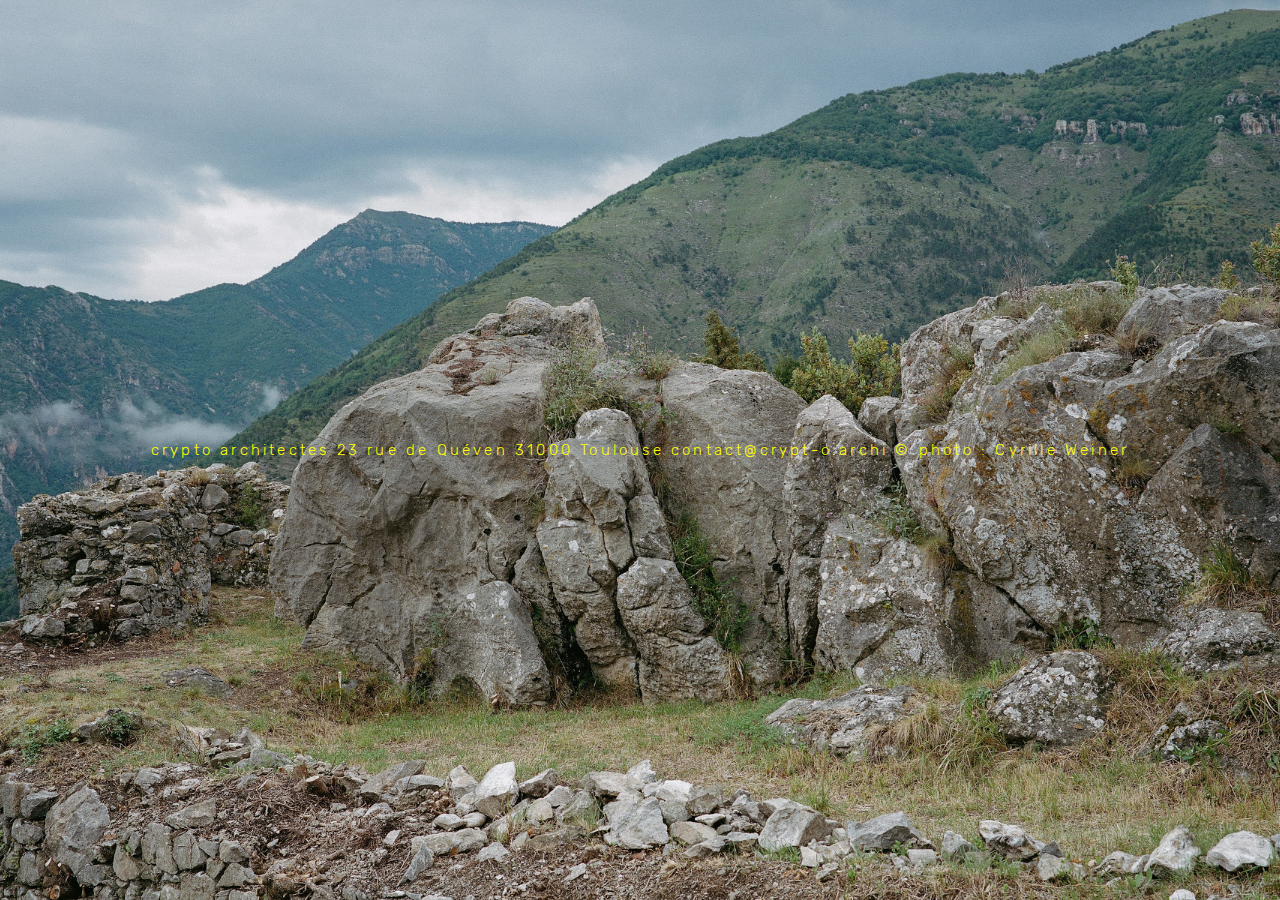
==== index.html @ e8059c19 "update css" ====
<!DOCTYPE html>
<html lang="en">

<head>
  <meta charset="UTF-8">
  <meta http-equiv="X-UA-Compatible" content="IE=edge">
  <meta name="viewport" content="width=device-width, initial-scale=1.0">
  <title>Crypto Architectes</title>
</head>
<style>
  @font-face {
    font-family: 'rubiklight';
    src: url('font/rubik-variablefont_wght-webfont.woff2') format('woff2'),
      url('font/rubik-variablefont_wght-webfont.woff') format('woff');
    font-weight: normal;
    font-style: normal;

  }

  html,
  body {
    margin: 0;
    padding: 0;
    border: 0;
    font-size: 100%;
    font: inherit;
    vertical-align: baseline;
  }

  body {
    background: url('images/back-small-device.jpg') no-repeat center fixed;
    background-size: cover;
    display: flex;
    align-items: end;
    justify-content: initial;
    height: 100vh;
  }

  .details {
    font-family: rubiklight;
    font-size: 1.5rem;
    color: yellow;
    padding: 10px;
  }

  @media screen and (min-width: 690px) {
    body {
      background: url('images/back-big-device.jpg') no-repeat center fixed;
      background-size: cover;
      align-items: center;
      justify-content: center;
    }

    .details {
      text-align: center;
      letter-spacing: 0.2rem;
      font-size: 1.2vw;
    }

    .details .item {
      display: inline;
    }

  }
</style>

<body>
  <div class="details">
    <div class="item">crypto architectes</div>
    <div class="item">23 rue de Quéven</div>
    <div class="item">31000 Toulouse</div>
    <div class="item">contact@crypt-o.archi</div>
    <div class="item">© photo : Cyrille Weiner</div>
  </div>
</body>

</html>
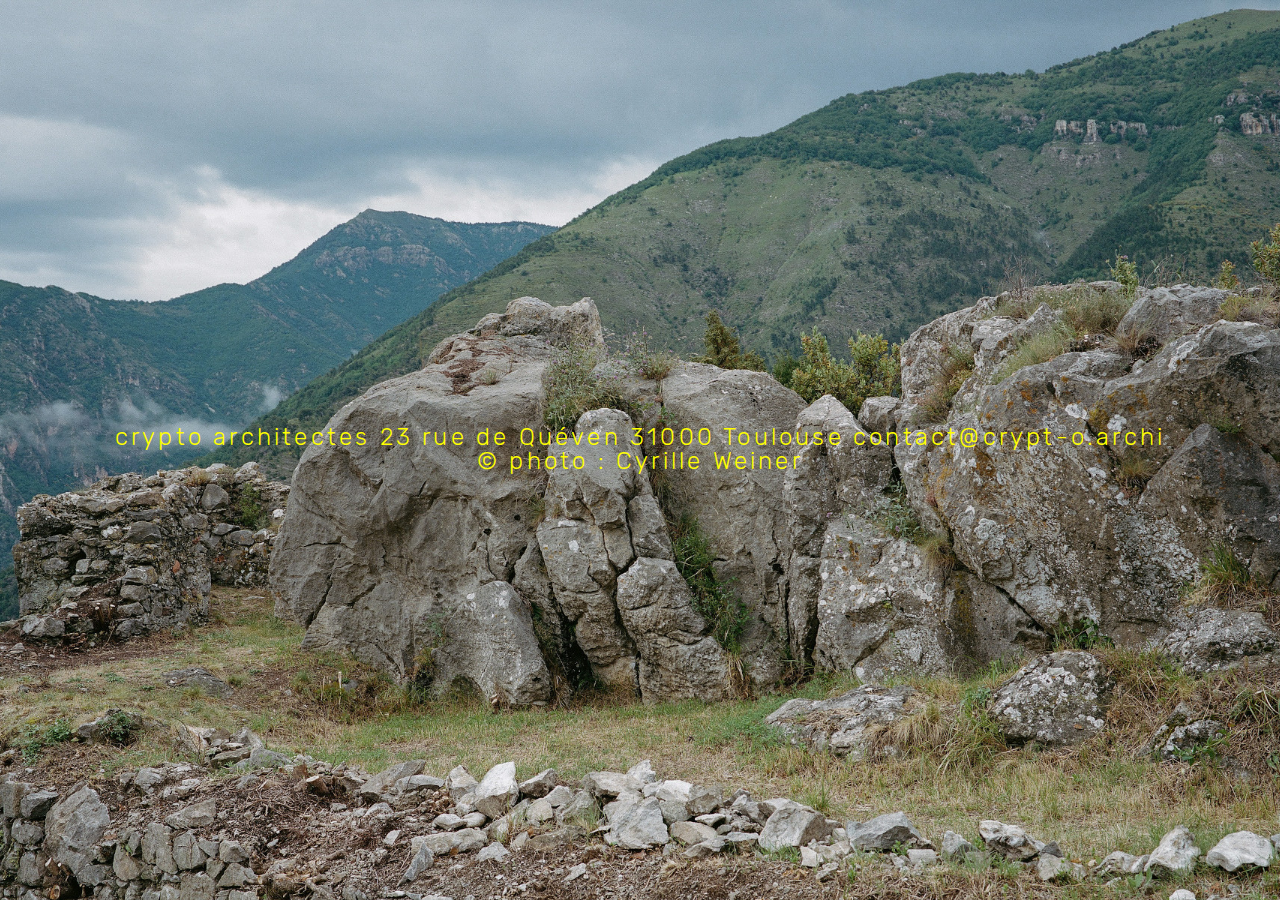
==== commit 8f02712e: "back to only one background image" ====
--- a/index.html
+++ b/index.html
@@ -28,11 +28,11 @@
   }
 
   body {
-    background: url('images/back-small-device.jpg') no-repeat center fixed;
+    background: url('images/back-big-device.jpg') no-repeat center fixed;
     background-size: cover;
     display: flex;
-    align-items: end;
-    justify-content: initial;
+    align-items: center;
+    justify-content: center;
     height: 100vh;
   }
 
@@ -41,36 +41,23 @@
     font-size: 1.5rem;
     color: yellow;
     padding: 10px;
+    text-align: center;
+    letter-spacing: 0.2rem;
   }
 
-  @media screen and (min-width: 690px) {
-    body {
-      background: url('images/back-big-device.jpg') no-repeat center fixed;
-      background-size: cover;
-      align-items: center;
-      justify-content: center;
-    }
+  .details .item {
+    display: inline-block;
+  }
 
-    .details {
-      text-align: center;
-      letter-spacing: 0.2rem;
-      font-size: 1.2vw;
-    }
-
-    .details .item {
-      display: inline;
-    }
-
-  }
 </style>
 
 <body>
   <div class="details">
-    <div class="item">crypto architectes</div>
-    <div class="item">23 rue de Quéven</div>
-    <div class="item">31000 Toulouse</div>
-    <div class="item">contact@crypt-o.archi</div>
-    <div class="item">© photo : Cyrille Weiner</div>
+    <span class="item">crypto architectes</span>
+    <span class="item">23 rue de Quéven</span>
+    <span class="item">31000 Toulouse</span>
+    <span class="item">contact@crypt-o.archi</span>
+    <span class="item">© photo : Cyrille Weiner</span>
   </div>
 </body>
 
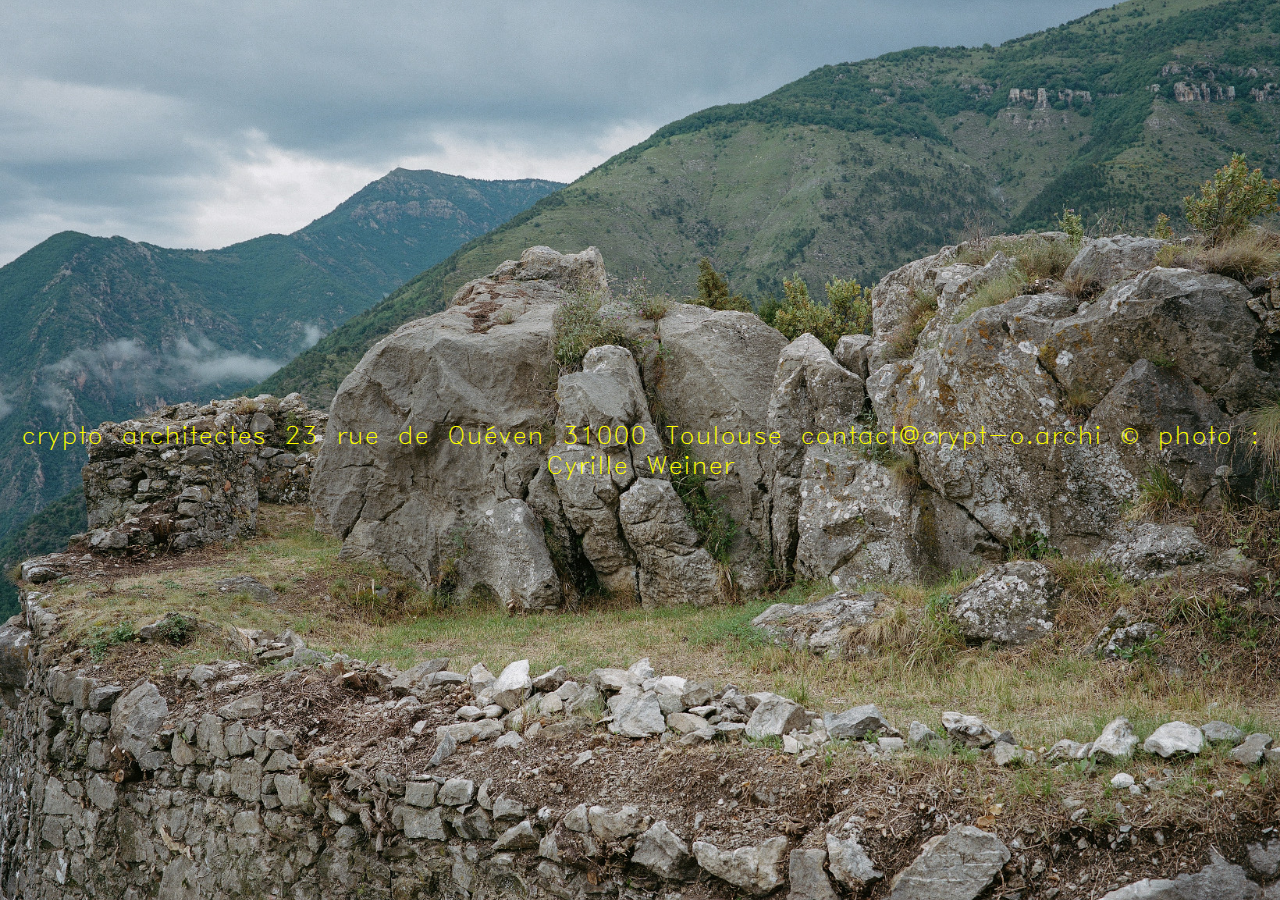
==== commit 5ea58600: "keep one version" ====
--- a/index.html
+++ b/index.html
@@ -10,8 +10,8 @@
 <style>
   @font-face {
     font-family: 'rubiklight';
-    src: url('font/rubik-variablefont_wght-webfont.woff2') format('woff2'),
-      url('font/rubik-variablefont_wght-webfont.woff') format('woff');
+    src: url('font/romand_regular-webfont.woff2') format('woff2'),
+      url('font/romand_regular-webfont.woff') format('woff');
     font-weight: normal;
     font-style: normal;
 
@@ -42,11 +42,6 @@
     color: yellow;
     padding: 10px;
     text-align: center;
-    letter-spacing: 0.2rem;
-  }
-
-  .details .item {
-    display: inline-block;
   }
 
 </style>
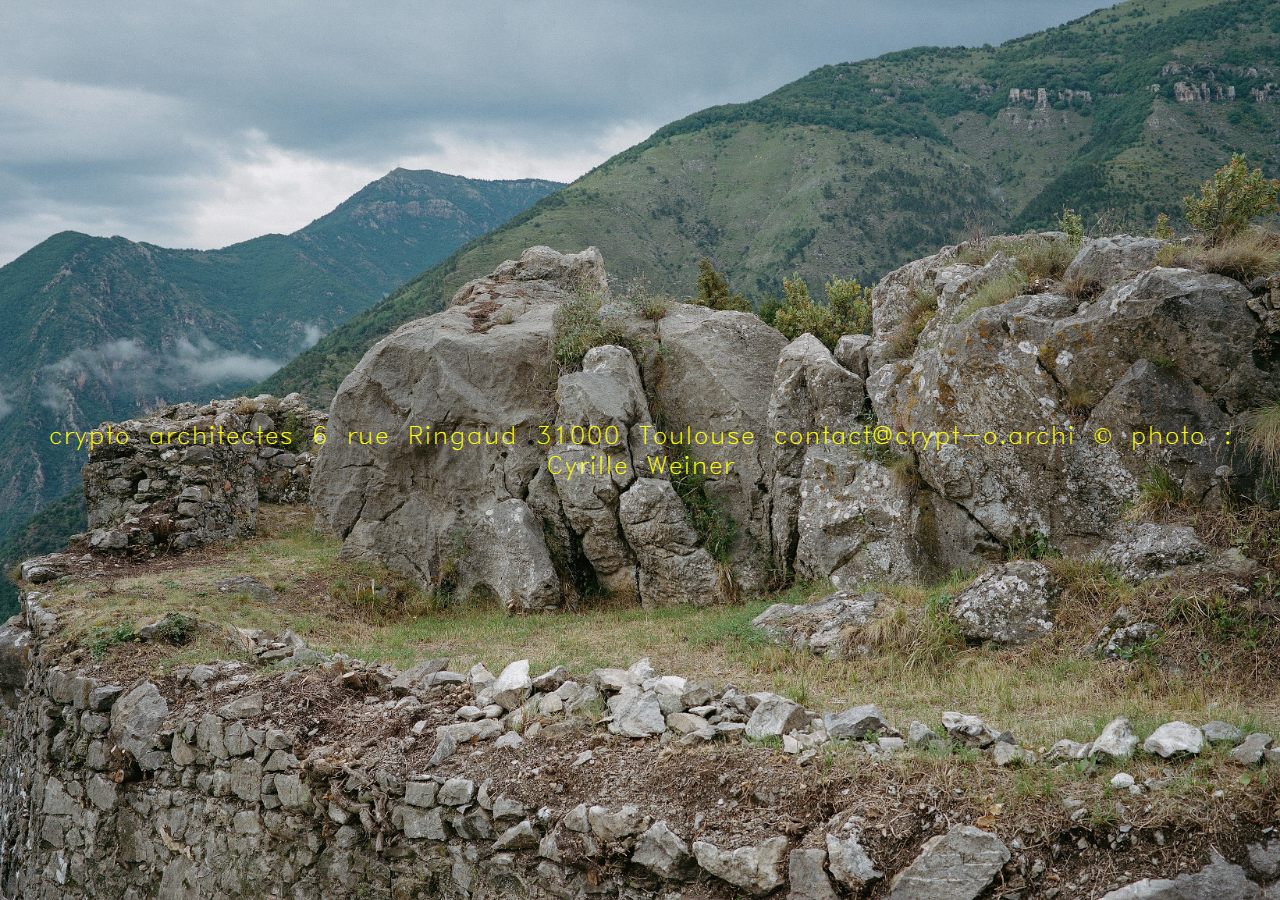
==== commit 528970ff: "Mise à jour de l'adresse de l'entreprise" ====
--- a/index.html
+++ b/index.html
@@ -1,5 +1,5 @@
 <!DOCTYPE html>
-<html lang="en">
+<html lang="fr">
 
 <head>
   <meta charset="UTF-8">
@@ -9,7 +9,7 @@
 </head>
 <style>
   @font-face {
-    font-family: 'rubiklight';
+    font-family: 'romanD';
     src: url('font/romand_regular-webfont.woff2') format('woff2'),
       url('font/romand_regular-webfont.woff') format('woff');
     font-weight: normal;
@@ -37,7 +37,7 @@
   }
 
   .details {
-    font-family: rubiklight;
+    font-family: romanD;
     font-size: 1.5rem;
     color: yellow;
     padding: 10px;
@@ -49,7 +49,7 @@
 <body>
   <div class="details">
     <span class="item">crypto architectes</span>
-    <span class="item">23 rue de Quéven</span>
+    <span class="item">6 rue Ringaud</span>
     <span class="item">31000 Toulouse</span>
     <span class="item">contact@crypt-o.archi</span>
     <span class="item">© photo : Cyrille Weiner</span>
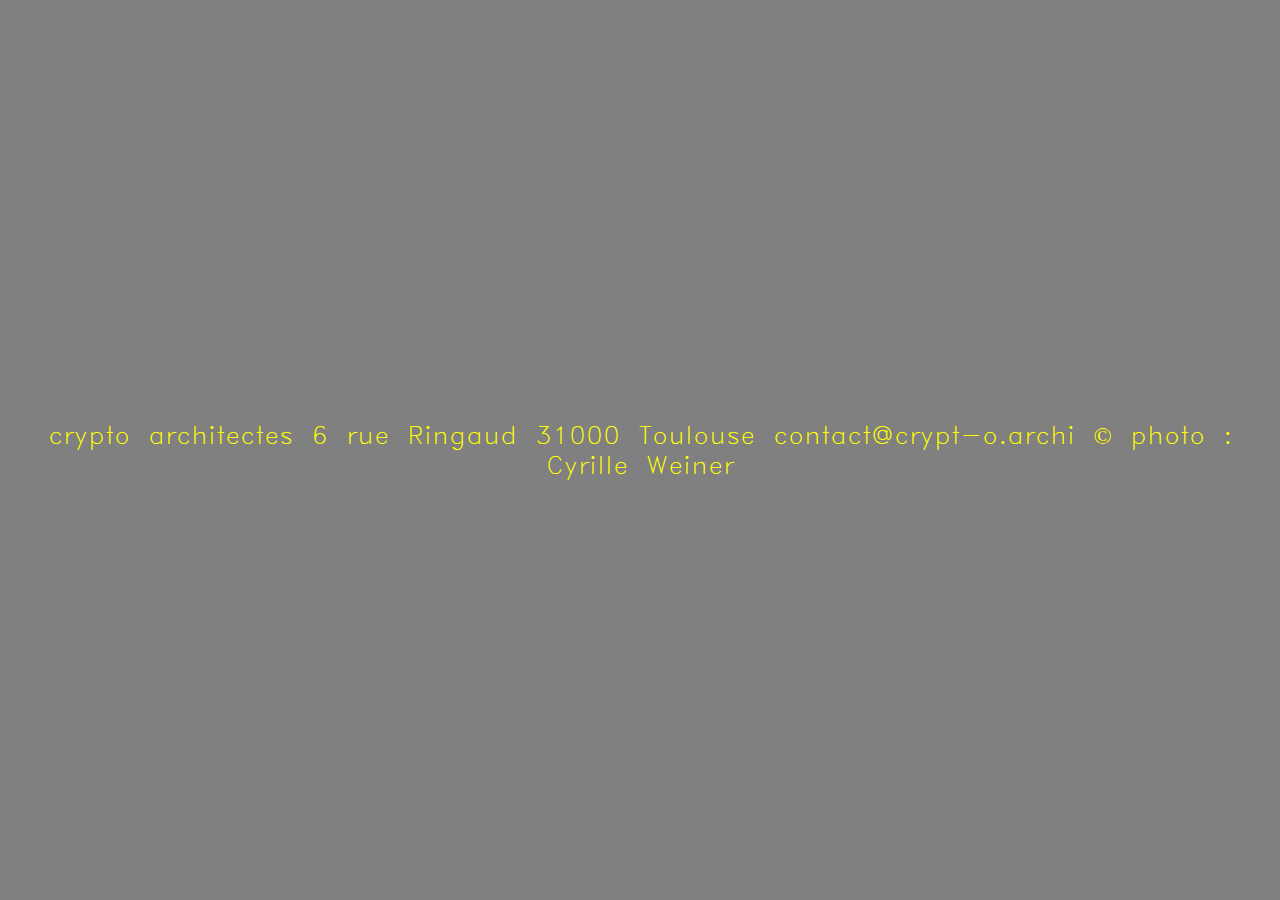
==== commit 745ae451: "Mise à jour de l'arrière-plan de la page d'accueil et ajout du fichier main.js" ====
--- a/index.html
+++ b/index.html
@@ -28,7 +28,7 @@
   }
 
   body {
-    background: url('images/back-big-device.jpg') no-repeat center fixed;
+    background: url('images/back-big-device.jpg') no-repeat center fixed gray;
     background-size: cover;
     display: flex;
     align-items: center;
@@ -56,4 +56,6 @@
   </div>
 </body>
 
+<script src="main.js"></script>
+
 </html>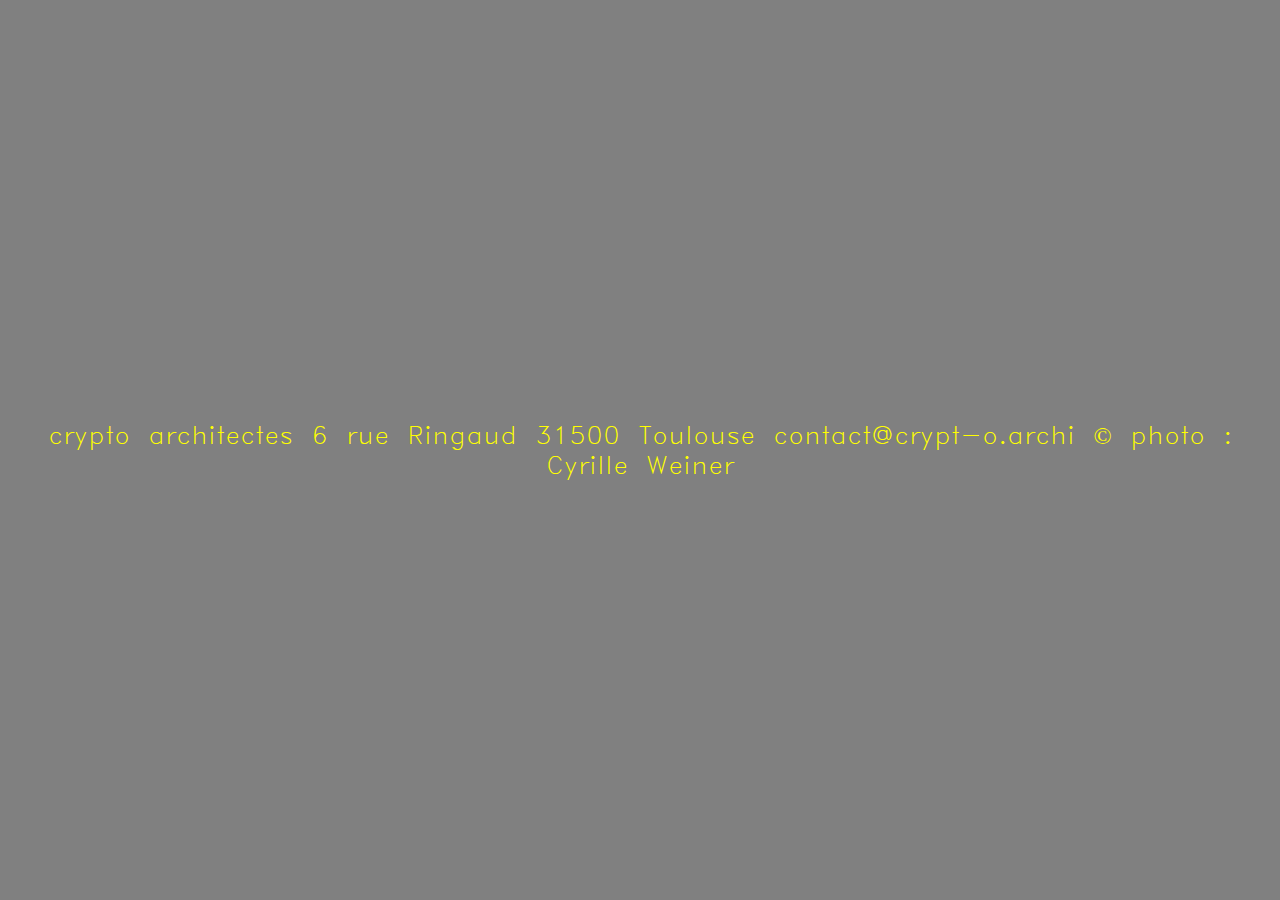
==== commit ae2637bc: "Fix zipCode" ====
--- a/index.html
+++ b/index.html
@@ -50,7 +50,7 @@
   <div class="details">
     <span class="item">crypto architectes</span>
     <span class="item">6 rue Ringaud</span>
-    <span class="item">31000 Toulouse</span>
+    <span class="item">31500 Toulouse</span>
     <span class="item">contact@crypt-o.archi</span>
     <span class="item">© photo : Cyrille Weiner</span>
   </div>
@@ -58,4 +58,4 @@
 
 <script src="main.js"></script>
 
-</html>+</html>
